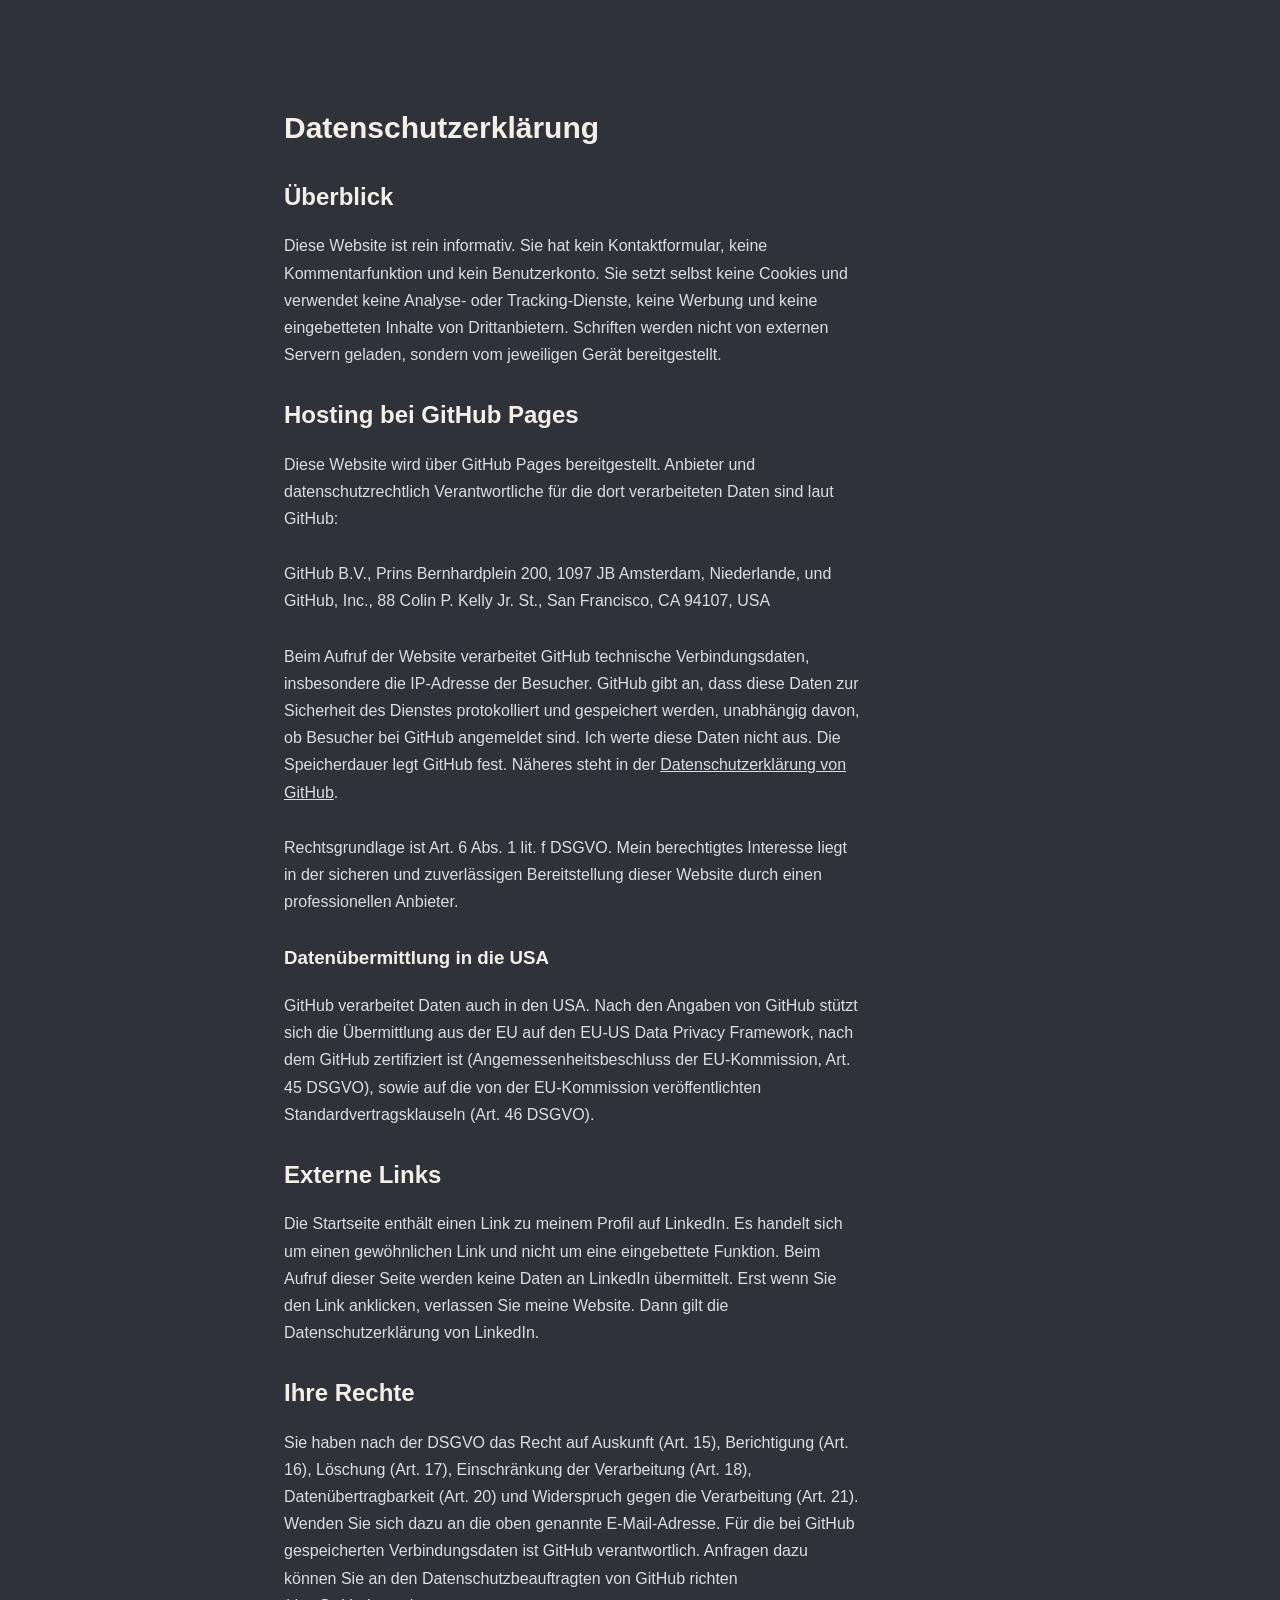
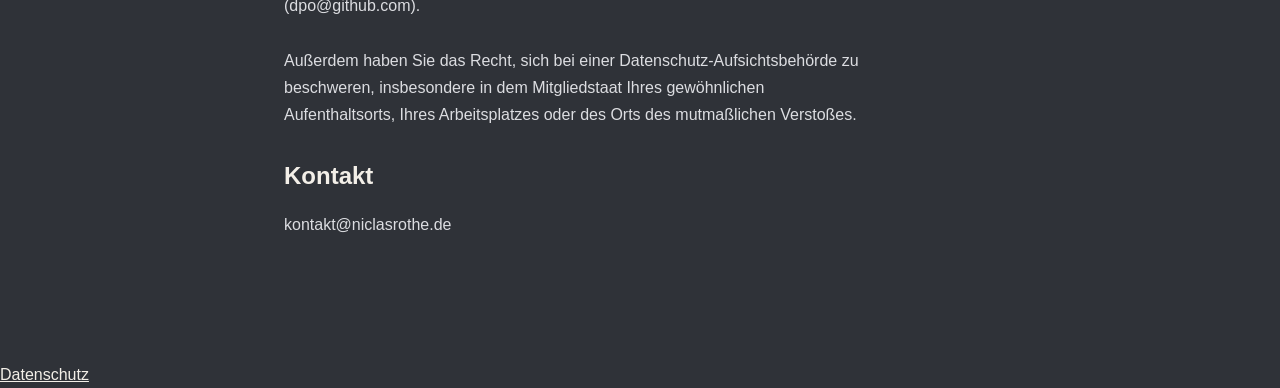
==== datenschutz/index.html @ 2a8450da "Datenschutz Datenschutz ergaenzt" ====
<!DOCTYPE html>
<html lang="de">
<head>
  <meta charset="UTF-8">
  <meta name="viewport" content="width=device-width, initial-scale=1">
  <title>Datenschutzerklärung – Niclas Rothe</title>
  <meta name="robots" content="noindex">
  <link rel="canonical" href="https://niclasrothe.de/datenschutz/">
  <link rel="stylesheet" href="../styles.css">
</head>
<body>
  <nav class="menu" aria-label="Hauptmenü">
    <button class="menu-button" id="menu-button" type="button"
            aria-expanded="false" aria-controls="menu-list" aria-label="Menü öffnen">
      <span></span><span></span><span></span>
    </button>
    <ul class="menu-list" id="menu-list" hidden>
      <li><a href="../">Start</a></li>
      <li><a href="../projekte/">Projekte</a></li>
    </ul>
  </nav>

  <main class="page">

    <!-- =====================================================================
         ENTWURF – bitte vor Veröffentlichung prüfen.
         Orange hinterlegte Stellen (class="todo") müssen ausgefüllt/geprüft
         werden. Danach die Klasse und die Klammern [ … ] entfernen.
    ====================================================================== -->

    <article>

      <h1>Datenschutzerklärung</h1>


      <h2>Überblick</h2>

      <p>
        Diese Website ist rein informativ. Sie hat kein Kontaktformular, keine Kommentarfunktion
        und kein Benutzerkonto. Sie setzt selbst keine Cookies und verwendet keine Analyse- oder Tracking-Dienste,
        keine Werbung und keine eingebetteten Inhalte von Drittanbietern. Schriften werden
        nicht von externen Servern geladen, sondern vom jeweiligen Gerät bereitgestellt.
      </p>

      <h2>Hosting bei GitHub Pages</h2>

      <p>
        Diese Website wird über GitHub Pages bereitgestellt. Anbieter und datenschutzrechtlich
        Verantwortliche für die dort verarbeiteten Daten sind laut GitHub:
      </p>

      <p>
        GitHub B.V., Prins Bernhardplein 200, 1097 JB Amsterdam, Niederlande, und<br>
        GitHub, Inc., 88 Colin P. Kelly Jr. St., San Francisco, CA 94107, USA
      </p>

      <p>
        Beim Aufruf der Website verarbeitet GitHub technische Verbindungsdaten, insbesondere
        die IP-Adresse der Besucher. GitHub gibt an, dass diese Daten zur Sicherheit des Dienstes
        protokolliert und gespeichert werden, unabhängig davon, ob Besucher bei GitHub angemeldet sind.
        Ich werte diese Daten nicht aus. Die Speicherdauer legt GitHub fest. Näheres steht in der
        <a href="https://docs.github.com/en/site-policy/privacy-policies/github-general-privacy-statement"
           target="_blank" rel="noopener noreferrer">Datenschutzerklärung von GitHub</a>.
      </p>

      <p>
        Rechtsgrundlage ist Art. 6 Abs. 1 lit. f DSGVO. Mein berechtigtes Interesse liegt in der
        sicheren und zuverlässigen Bereitstellung dieser Website durch einen professionellen Anbieter.
      </p>

      <h3>Datenübermittlung in die USA</h3>

      <p>
        GitHub verarbeitet Daten auch in den USA. Nach den Angaben von GitHub stützt sich die Übermittlung
        aus der EU auf den EU-US Data Privacy Framework, nach dem GitHub zertifiziert ist
        (Angemessenheitsbeschluss der EU-Kommission, Art. 45 DSGVO), sowie auf die von der
        EU-Kommission veröffentlichten Standardvertragsklauseln (Art. 46 DSGVO).
      </p>

      <h2>Externe Links</h2>

      <p>
        Die Startseite enthält einen Link zu meinem Profil auf LinkedIn. Es handelt sich um einen
        gewöhnlichen Link und nicht um eine eingebettete Funktion. Beim Aufruf dieser Seite werden
        keine Daten an LinkedIn übermittelt. Erst wenn Sie den Link anklicken, verlassen Sie meine Website.
        Dann gilt die Datenschutzerklärung von LinkedIn.
      </p>

      <h2>Ihre Rechte</h2>

      <p>
        Sie haben nach der DSGVO das Recht auf Auskunft (Art. 15), Berichtigung (Art. 16),
        Löschung (Art. 17), Einschränkung der Verarbeitung (Art. 18), Datenübertragbarkeit (Art. 20)
        und Widerspruch gegen die Verarbeitung (Art. 21). Wenden Sie sich dazu an die oben
        genannte E-Mail-Adresse. Für die bei GitHub gespeicherten Verbindungsdaten ist GitHub
        verantwortlich. Anfragen dazu können Sie an den Datenschutzbeauftragten von GitHub
        richten (dpo@github.com).
      </p>

      <p>
        Außerdem haben Sie das Recht, sich bei einer Datenschutz-Aufsichtsbehörde zu beschweren,
        insbesondere in dem Mitgliedstaat Ihres gewöhnlichen Aufenthaltsorts, Ihres Arbeitsplatzes
        oder des Orts des mutmaßlichen Verstoßes.
      </p>

      <h2>Kontakt</h2>

      <p>
        kontakt@niclasrothe.de</span>
      </p>

    </article>
  </main>

  <footer class="site-footer">
    <a href="./">Datenschutz</a>
  </footer>

  <script src="../menu.js"></script>
</body>
</html>
---- styles.css ----
:root {
  --bg: #2f3238;
  --text: #f3efe8;
  --muted: #b7bbc4;
  --accent: #e08a4f;
  --panel: #3a3e46;
  --line: #4b505a;
}

* { box-sizing: border-box; }

html, body { height: 100%; }

body {
  margin: 0;
  background: var(--bg);
  color: var(--text);
  font-family: -apple-system, BlinkMacSystemFont, "Segoe UI", Roboto, "Helvetica Neue", "Noto Sans", Arial, sans-serif, "Apple Color Emoji", "Segoe UI Emoji", "Segoe UI Symbol", "Noto Color Emoji";
  line-height: 1.6;
  -webkit-font-smoothing: antialiased;
}

a { color: inherit; }

:focus-visible {
  outline: 3px solid var(--accent);
  outline-offset: 3px;
}

/* ---------- Menü ---------- */
.menu {
  position: fixed;
  top: max(16px, env(safe-area-inset-top));
  left: max(16px, env(safe-area-inset-left));
  z-index: 10;
}

.menu-button {
  display: flex;
  text-decoration: none;
  flex-direction: column;
  justify-content: center;
  gap: 7px;
  width: 48px;
  height: 48px;
  padding: 0 9px;
  background: transparent;
  border: 0;
  border-radius: 10px;
  cursor: pointer;
}

.menu-button span {
  display: block;
  height: 4px;
  border-radius: 2px;
  background: var(--text);
  transition: transform .2s ease, opacity .2s ease;
}

.menu-button:hover span { background: var(--accent); }

.menu-button[aria-expanded="true"] span:nth-child(1) { transform: translateY(11px) rotate(45deg); }
.menu-button[aria-expanded="true"] span:nth-child(2) { opacity: 0; }
.menu-button[aria-expanded="true"] span:nth-child(3) { transform: translateY(-11px) rotate(-45deg); }

.menu-list {
  position: absolute;
  top: 54px;
  left: 0;
  min-width: 180px;
  margin: 0;
  padding: 8px;
  list-style: none;
  background: var(--panel);
  border: 1px solid var(--line);
  border-radius: 12px;
  box-shadow: 0 12px 32px rgba(0, 0, 0, .35);
}

.menu-list[hidden] { display: none; }

.menu-list a {
  display: block;
  padding: 10px 14px;
  border-radius: 8px;
  text-decoration: none;
  font-size: 1.05rem;
}

.menu-list a:hover,
.menu-list a[aria-current="page"] {
  background: var(--bg);
  color: var(--accent);
}

/* ---------- Startseite ---------- */
.hero {
  min-height: 100dvh;
  display: flex;
  flex-direction: column;
  align-items: center;
  justify-content: center;
  padding: 80px 24px;
  text-align: center;
}

.portrait {
  width: 176px;
  height: 176px;
  border-radius: 50%;
  object-fit: cover;
  object-position: 50% 12%;
  margin-bottom: 28px;
}

h1 {
  margin: 0;
  font-size: 36px;
  font-weight: 700;
  line-height: 1.2;
}

.social {
  margin-top: 28px;
  display: flex;
  align-items: center;
  gap: 18px;
}

.social > a {
  display: grid;
  place-items: center;
  width: 48px;
  height: 48px;
  border-radius: 10px;
  transition: transform .2s ease;
}

.social > a:hover { transform: translateY(-2px); }

.social svg { display: block; width: 30px; height: 30px; }

/* Menü in der Icon-Zeile: im Fluss statt fest oben links */
.social .menu {
  position: relative;
  top: auto;
  left: auto;
}

/* ---------- Unterseiten / Projektbeitrag ---------- */
.page {
  --text-size: 12pt;            /* Fließtext: 12pt (≈ 16 px) */
  max-width: 760px;
  margin: 0 auto;
  padding: 110px 24px 96px;
}

.page h1 {
  margin: 0 0 32px;
  font-size: clamp(24px, 5vw, 30px);
  hyphens: auto;
  overflow-wrap: break-word;
}

.page h2 {
  margin: 0 0 16px;
  font-size: clamp(20px, 4vw, 24px);
  hyphens: auto;
  overflow-wrap: break-word;
}

.page p {
  max-width: 65ch;
  margin: 0 0 28px;
  color: #dcdde1;
  font-size: var(--text-size);
  line-height: 1.7;
  hyphens: auto;
}

.page figure {
  margin: 0 0 28px;
}

.page figure img {
  display: block;
  width: 100%;
  height: auto;
  border-radius: 6px;
}

/* Zwei Bilder nebeneinander: gleiche Höhe über --ar (Seitenverhältnis Breite/Höhe) */
.img-pair {
  display: flex;
  gap: 12px;
  margin: 0 0 28px;
}

.img-pair figure {
  flex: var(--ar) 1 0;
  min-width: 0;
  margin: 0;
}

/* Bilder direkt untereinander (z. B. 005 und 004) enger setzen */
.img-stack > figure,
.img-stack > .img-pair { margin-bottom: 12px; }
.img-stack { margin-bottom: 28px; }

@media (max-width: 560px) {
  .img-pair { flex-direction: column; }
  .img-pair figure { flex: none; }
}

@media (prefers-reduced-motion: reduce) {
  * { transition: none !important; }
}
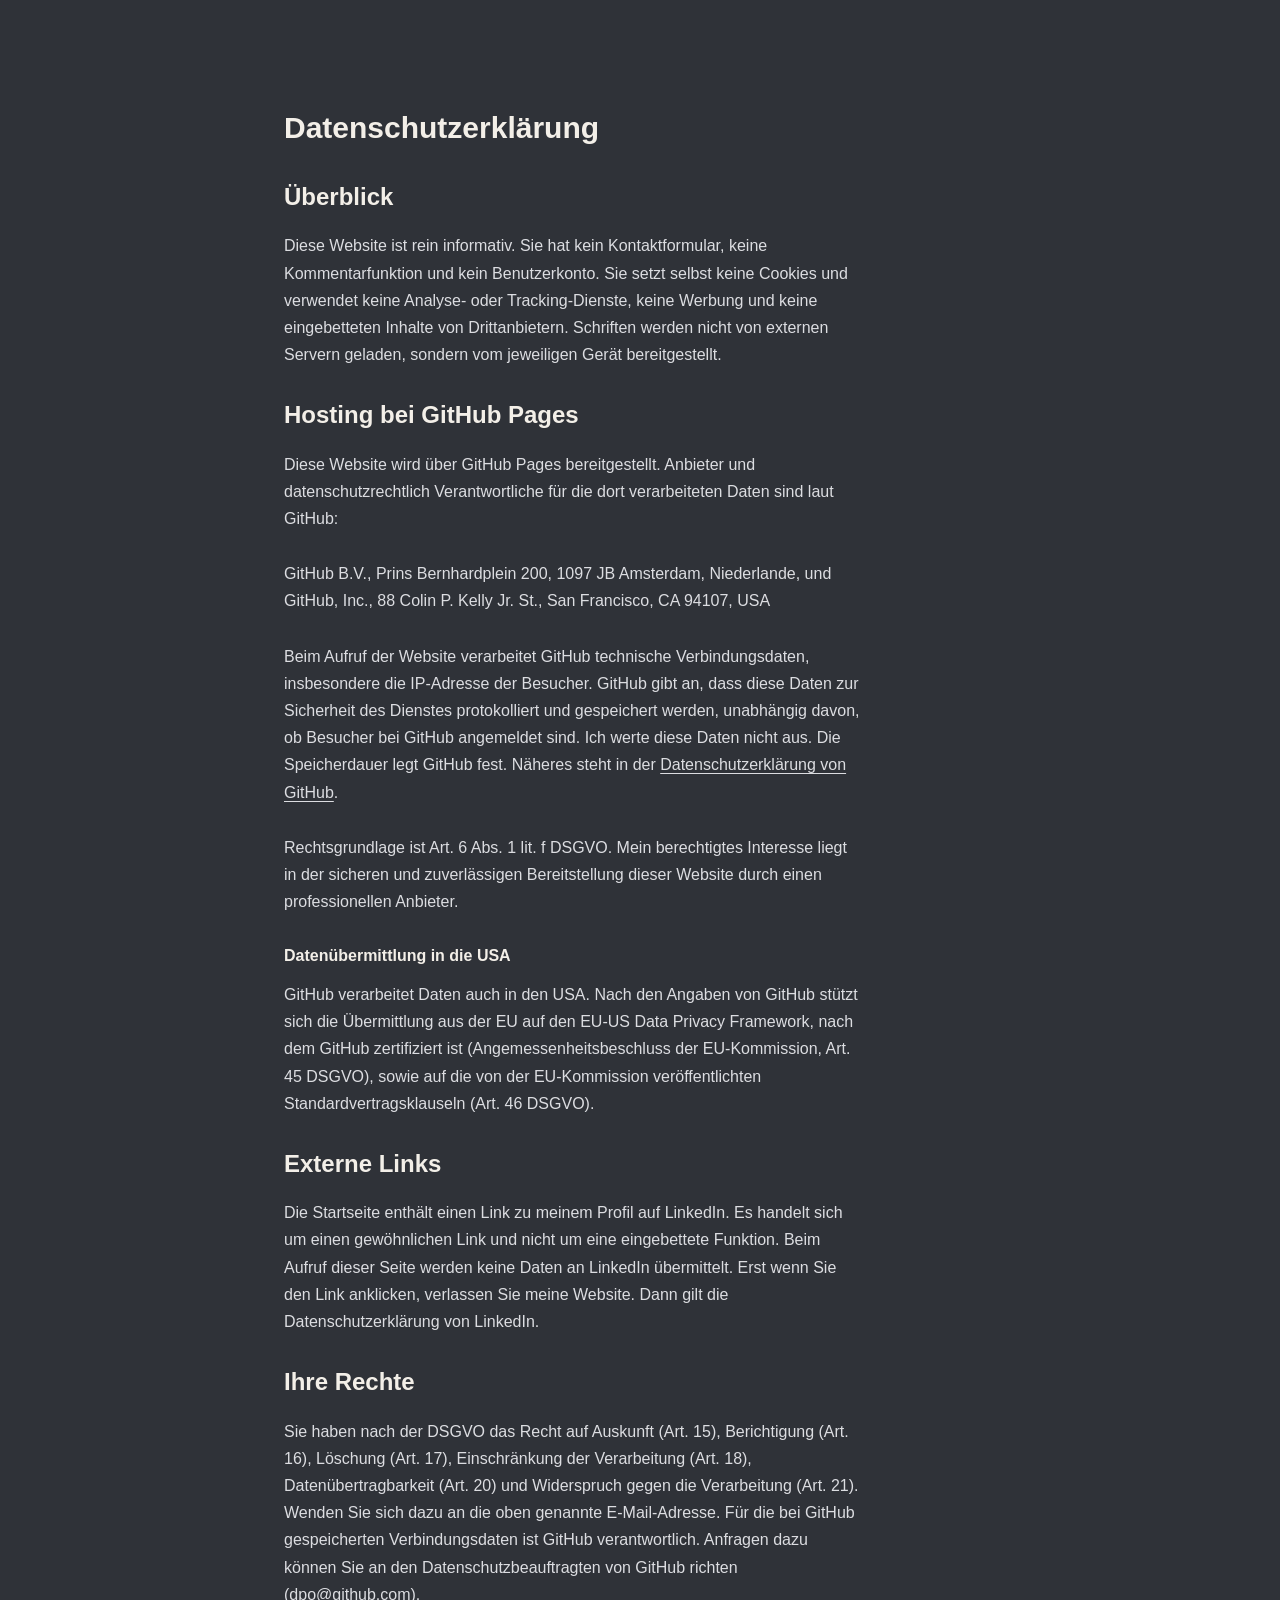
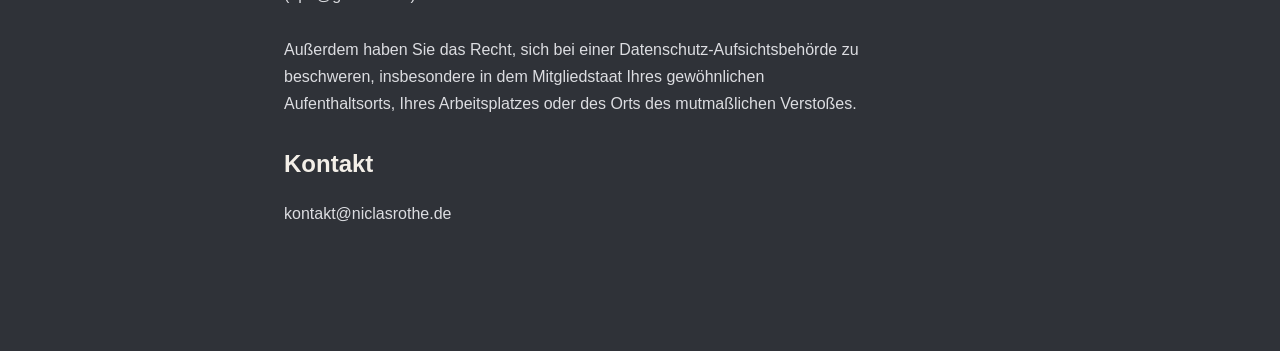
==== commit 8cc55e85: "Update index.html" ====
--- a/datenschutz/index.html
+++ b/datenschutz/index.html
@@ -112,10 +112,6 @@
     </article>
   </main>
 
-  <footer class="site-footer">
-    <a href="./">Datenschutz</a>
-  </footer>
-
   <script src="../menu.js"></script>
 </body>
 </html>
--- a/styles.css
+++ b/styles.css
@@ -9,9 +9,12 @@
 
 * { box-sizing: border-box; }
 
-html, body { height: 100%; }
+html { height: 100%; }
 
 body {
+  min-height: 100%;
+  display: flex;
+  flex-direction: column;
   margin: 0;
   background: var(--bg);
   color: var(--text);
@@ -96,7 +99,7 @@
 
 /* ---------- Startseite ---------- */
 .hero {
-  min-height: 100dvh;
+  flex: 1;
   display: flex;
   flex-direction: column;
   align-items: center;
@@ -150,6 +153,8 @@
 
 /* ---------- Unterseiten / Projektbeitrag ---------- */
 .page {
+  width: 100%;
+  flex: 1;
   --text-size: 12pt;            /* Fließtext: 12pt (≈ 16 px) */
   max-width: 760px;
   margin: 0 auto;
@@ -168,6 +173,13 @@
   font-size: clamp(20px, 4vw, 24px);
   hyphens: auto;
   overflow-wrap: break-word;
+}
+
+.page h3 {
+  margin: 0 0 12px;
+  font-size: var(--text-size);
+  font-weight: 700;
+  hyphens: auto;
 }
 
 .page p {
@@ -213,6 +225,40 @@
   .img-pair figure { flex: none; }
 }
 
+/* ---------- Footer (Datenschutz-Link) ---------- */
+.site-footer {
+  padding: 20px 24px max(24px, env(safe-area-inset-bottom));
+  text-align: center;
+  font-size: 14px;
+  color: var(--muted);
+}
+
+.site-footer a {
+  display: inline-block;
+  padding: 8px 10px;
+  color: inherit;
+  text-decoration: none;
+}
+
+.site-footer a:hover { color: var(--accent); text-decoration: underline; }
+
+/* Listen und Links im Fließtext (Datenschutzseite) */
+.page ul {
+  max-width: 65ch;
+  margin: 0 0 28px;
+  padding-left: 1.2em;
+  color: #dcdde1;
+  font-size: var(--text-size);
+  line-height: 1.7;
+}
+
+.page p a, .page li a { text-decoration: underline; text-underline-offset: 3px; }
+.page p a:hover, .page li a:hover { color: var(--accent); }
+
+/* Platzhalter, die noch ausgefüllt werden müssen */
+.todo { background: rgba(224, 138, 79, .28); border-radius: 4px; padding: 0 4px; }
+
+
 @media (prefers-reduced-motion: reduce) {
   * { transition: none !important; }
 }
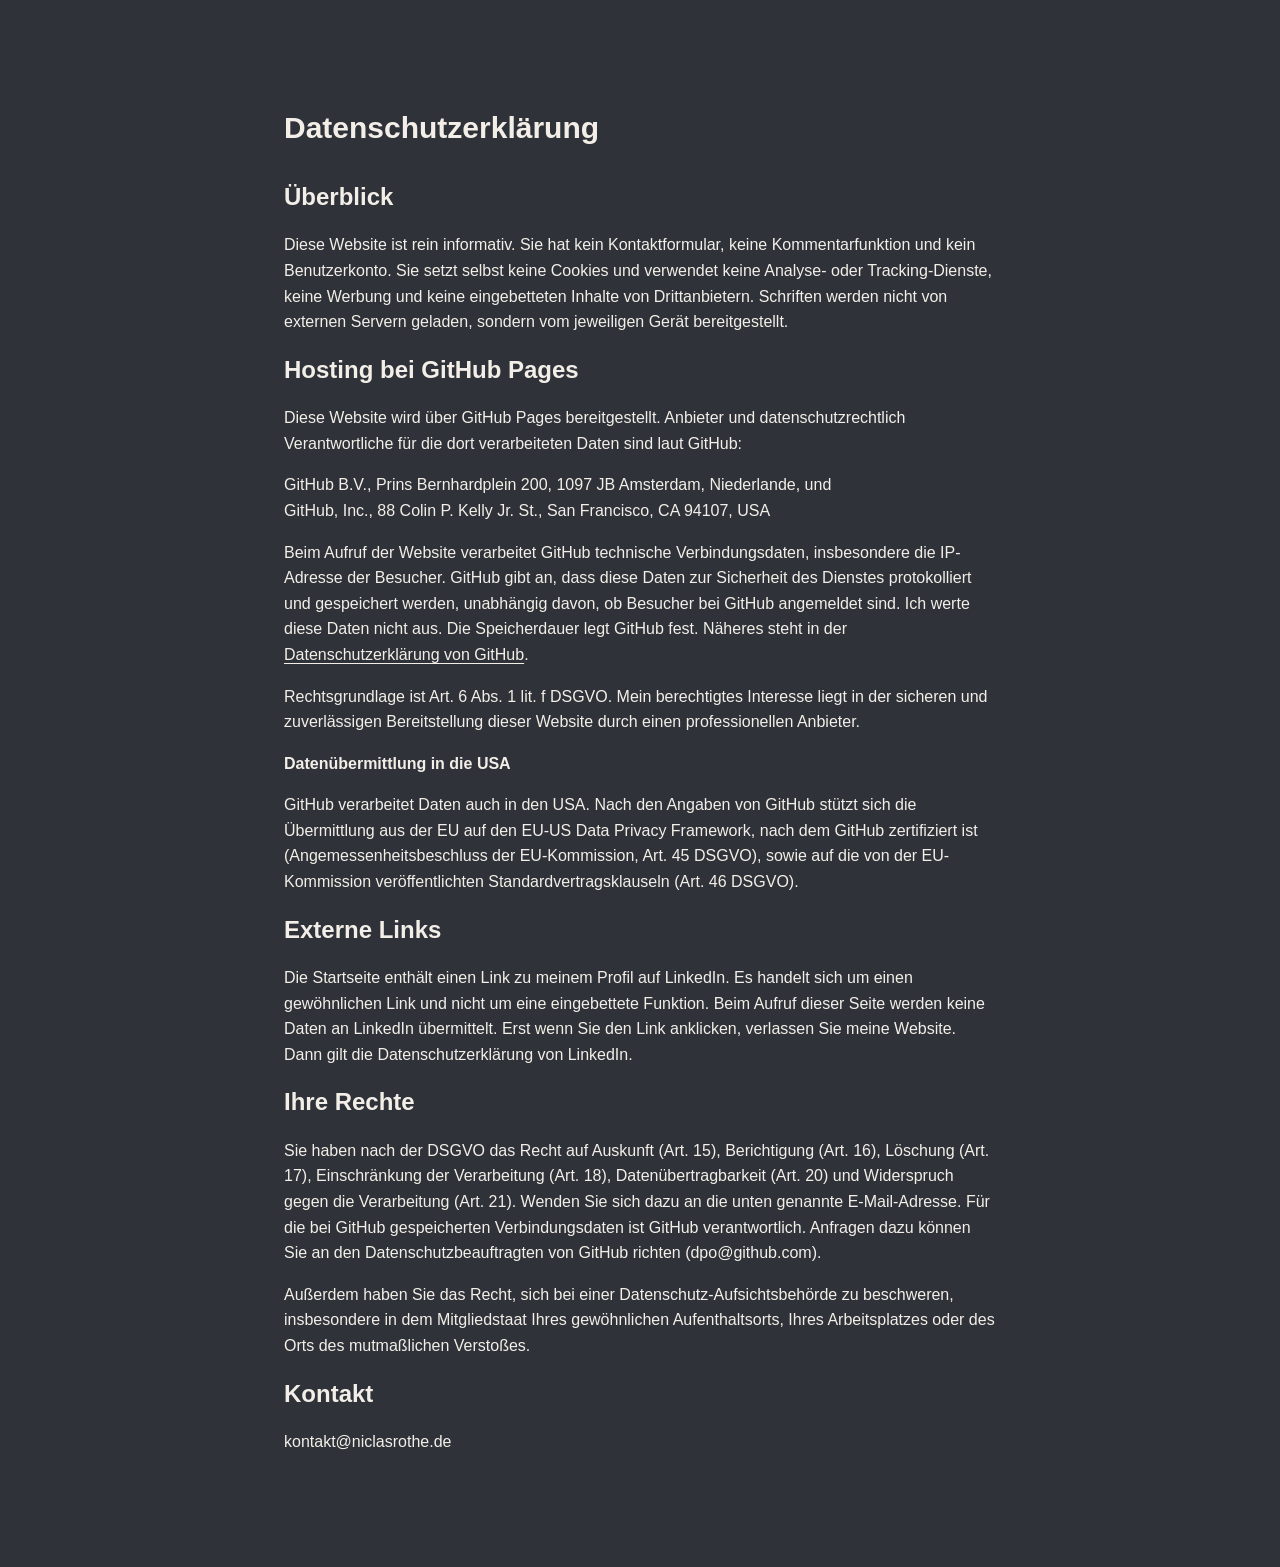
==== commit 829d2786: "Korrektur Datenschutzseite" ====
--- a/datenschutz/index.html
+++ b/datenschutz/index.html
@@ -91,7 +91,7 @@
       <p>
         Sie haben nach der DSGVO das Recht auf Auskunft (Art. 15), Berichtigung (Art. 16),
         Löschung (Art. 17), Einschränkung der Verarbeitung (Art. 18), Datenübertragbarkeit (Art. 20)
-        und Widerspruch gegen die Verarbeitung (Art. 21). Wenden Sie sich dazu an die oben
+        und Widerspruch gegen die Verarbeitung (Art. 21). Wenden Sie sich dazu an die unten
         genannte E-Mail-Adresse. Für die bei GitHub gespeicherten Verbindungsdaten ist GitHub
         verantwortlich. Anfragen dazu können Sie an den Datenschutzbeauftragten von GitHub
         richten (dpo@github.com).
--- a/styles.css
+++ b/styles.css
@@ -182,6 +182,7 @@
   hyphens: auto;
 }
 
+/* Auskommentiert damit Text die selbe Breite hat wie Überschrift und Bilder
 .page p {
   max-width: 65ch;
   margin: 0 0 28px;
@@ -190,6 +191,7 @@
   line-height: 1.7;
   hyphens: auto;
 }
+*/
 
 .page figure {
   margin: 0 0 28px;
@@ -242,7 +244,8 @@
 
 .site-footer a:hover { color: var(--accent); text-decoration: underline; }
 
-/* Listen und Links im Fließtext (Datenschutzseite) */
+/* Listen und Links im Fließtext (Datenschutzseite)
+Auskommentiert damit Listendie selbe Breite hat wie Überschrift und Bilder
 .page ul {
   max-width: 65ch;
   margin: 0 0 28px;
@@ -251,6 +254,7 @@
   font-size: var(--text-size);
   line-height: 1.7;
 }
+*/
 
 .page p a, .page li a { text-decoration: underline; text-underline-offset: 3px; }
 .page p a:hover, .page li a:hover { color: var(--accent); }
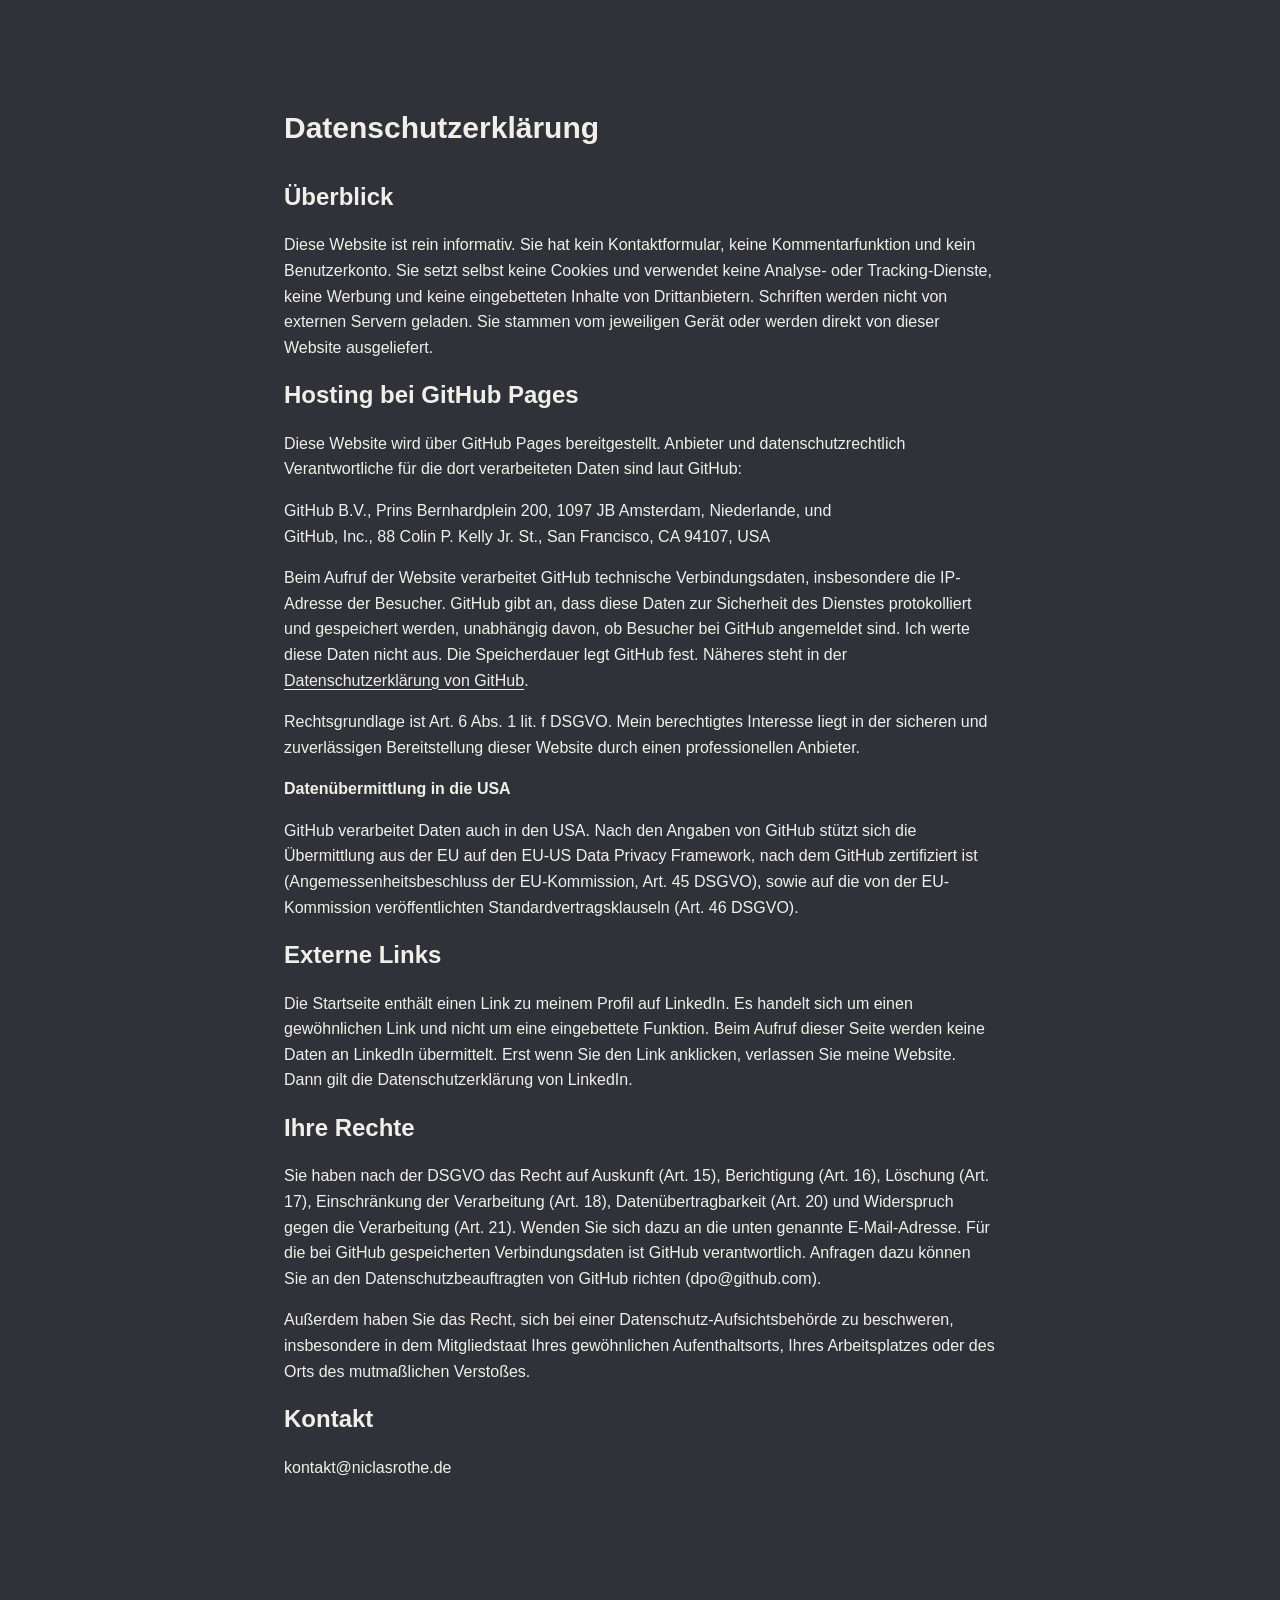
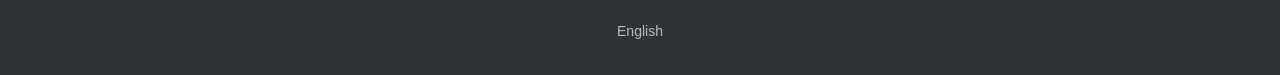
==== commit a0bec5b6: "Erweiterung English und Anpassungrn" ====
--- a/datenschutz/index.html
+++ b/datenschutz/index.html
@@ -6,7 +6,12 @@
   <title>Datenschutzerklärung – Niclas Rothe</title>
   <meta name="robots" content="noindex">
   <link rel="canonical" href="https://niclasrothe.de/datenschutz/">
+  <link rel="alternate" hreflang="de" href="https://niclasrothe.de/datenschutz/">
+  <link rel="alternate" hreflang="en" href="https://niclasrothe.de/en/privacy/">
   <link rel="stylesheet" href="../styles.css">
+  <link rel="icon" href="../assets/img/favicon.svg" type="image/svg+xml">
+  <link rel="icon" href="../assets/img/favicon-32.png" sizes="32x32" type="image/png">
+  <link rel="apple-touch-icon" href="../assets/img/apple-touch-icon.png">
 </head>
 <body>
   <nav class="menu" aria-label="Hauptmenü">
@@ -16,17 +21,11 @@
     </button>
     <ul class="menu-list" id="menu-list" hidden>
       <li><a href="../">Start</a></li>
-      <li><a href="../projekte/">Projekte</a></li>
+      <li><a href="../projekte/">Hobbyprojekte</a></li>
     </ul>
   </nav>
 
   <main class="page">
-
-    <!-- =====================================================================
-         ENTWURF – bitte vor Veröffentlichung prüfen.
-         Orange hinterlegte Stellen (class="todo") müssen ausgefüllt/geprüft
-         werden. Danach die Klasse und die Klammern [ … ] entfernen.
-    ====================================================================== -->
 
     <article>
 
@@ -39,7 +38,8 @@
         Diese Website ist rein informativ. Sie hat kein Kontaktformular, keine Kommentarfunktion
         und kein Benutzerkonto. Sie setzt selbst keine Cookies und verwendet keine Analyse- oder Tracking-Dienste,
         keine Werbung und keine eingebetteten Inhalte von Drittanbietern. Schriften werden
-        nicht von externen Servern geladen, sondern vom jeweiligen Gerät bereitgestellt.
+        nicht von externen Servern geladen. Sie stammen vom jeweiligen Gerät oder werden direkt
+        von dieser Website ausgeliefert.
       </p>
 
       <h2>Hosting bei GitHub Pages</h2>
@@ -106,12 +106,16 @@
       <h2>Kontakt</h2>
 
       <p>
-        kontakt@niclasrothe.de</span>
+        kontakt@niclasrothe.de
       </p>
 
     </article>
   </main>
 
+  <footer class="site-footer">
+    <a href="../en/privacy/" hreflang="en" lang="en">English</a>
+  </footer>
+
   <script src="../menu.js"></script>
 </body>
 </html>
--- a/styles.css
+++ b/styles.css
@@ -63,6 +63,28 @@
 
 .menu-button:hover span { background: var(--accent); }
 
+/* Unterseiten: fest stehendes Menüsymbol mit schmaler Hintergrundfläche, damit es beim Scrollen
+   nicht über Text und Bildern liegt. Der Schatten kommt erst, wenn Inhalt unter den unteren Strich
+   scrollt (Klasse .is-over-content, gesetzt in menu.js). */
+body > .menu .menu-button {
+  position: relative;
+  isolation: isolate;
+}
+
+body > .menu .menu-button::before {
+  content: "";
+  position: absolute;
+  inset: 7px 5px;                 /* ca. 4 px Rand um die Striche */
+  z-index: -1;
+  border-radius: 8px;
+  background: var(--bg);
+  transition: box-shadow .2s ease;
+}
+
+body > .menu .menu-button.is-over-content::before {
+  box-shadow: 0 2px 10px rgba(0, 0, 0, .35);
+}
+
 .menu-button[aria-expanded="true"] span:nth-child(1) { transform: translateY(11px) rotate(45deg); }
 .menu-button[aria-expanded="true"] span:nth-child(2) { opacity: 0; }
 .menu-button[aria-expanded="true"] span:nth-child(3) { transform: translateY(-11px) rotate(-45deg); }
@@ -71,7 +93,9 @@
   position: absolute;
   top: 54px;
   left: 0;
-  min-width: 180px;
+  width: max-content;             /* Breite passt sich dem längsten Eintrag an, kein Umbruch */
+  max-width: calc(100vw - 32px);
+  min-width: 150px;
   margin: 0;
   padding: 8px;
   list-style: none;
@@ -89,6 +113,7 @@
   border-radius: 8px;
   text-decoration: none;
   font-size: 1.05rem;
+  white-space: nowrap;
 }
 
 .menu-list a:hover,
@@ -98,13 +123,26 @@
 }
 
 /* ---------- Startseite ---------- */
+.banner {
+  background: #d7dbdf;          /* Hintergrundfarbe des Titelbilds, damit der Streifen über die volle Breite reicht */
+  line-height: 0;
+}
+
+.banner img {
+  display: block;
+  width: 100%;                    /* füllt die verfügbare Breite, schrumpft auf dem Handy mit */
+  max-width: 800px;               /* maximale Bildbreite auf großen Monitoren */
+  height: auto;                   /* Höhe folgt automatisch dem Seitenverhältnis */
+  margin: 0 auto;
+}
+
 .hero {
   flex: 1;
   display: flex;
   flex-direction: column;
   align-items: center;
   justify-content: center;
-  padding: 80px 24px;
+  padding: 48px 24px;
   text-align: center;
 }
 
@@ -113,7 +151,7 @@
   height: 176px;
   border-radius: 50%;
   object-fit: cover;
-  object-position: 50% 12%;
+  object-position: 50% 8%;
   margin-bottom: 28px;
 }
 
@@ -122,6 +160,13 @@
   font-size: 36px;
   font-weight: 700;
   line-height: 1.2;
+}
+
+.subtitle {
+  margin: 12px 0 0;
+  color: var(--muted);
+  font-size: 1.15rem;
+  text-wrap: balance;
 }
 
 .social {
@@ -151,11 +196,69 @@
   left: auto;
 }
 
+/* ---------- Hinweis-Pfeile unter Menü und LinkedIn ---------- */
+/* Handschrift Kalam, lokal hinterlegt (SIL Open Font License, siehe assets/fonts/Kalam-OFL.txt) */
+@font-face {
+  font-family: "Kalam";
+  src: url("assets/fonts/kalam-latin-400-normal.woff2") format("woff2");
+  font-weight: 400;
+  font-style: normal;
+  font-display: swap;
+}
+
+.social { position: relative; margin-bottom: 72px; }
+
+.hint {
+  position: absolute;
+  top: calc(100% + 2px);
+  pointer-events: none;
+  color: var(--muted);
+  font-family: "Kalam", "Chalkboard SE", "Segoe Print", cursive;
+  font-size: 22px;
+  line-height: 1;
+  white-space: nowrap;
+  text-align: left;
+}
+
+.hint svg {
+  position: absolute;
+  top: 0;
+  width: 56px;
+  height: 45px;
+  fill: none;
+  stroke: currentColor;
+  stroke-width: 2.4;
+  stroke-linecap: round;
+  stroke-linejoin: round;
+}
+
+.hint-text { display: block; padding-top: 38px; }
+
+/* links: Pfeilspitze zeigt auf das Menü, Text läuft nach links weg */
+.hint-left { right: calc(100% - 24px); }
+.hint-left svg { right: -10.3px; }   /* Pfeilspitze genau auf der Mittelachse des Menüsymbols */
+.hint-left .hint-text { padding-right: 44px; transform: rotate(-4deg); }
+
+/* rechts: gespiegelt, Pfeilspitze auf LinkedIn */
+.hint-right { left: calc(100% - 24px); }
+.hint-right svg { left: -10.3px; transform: scaleX(-1); }   /* Pfeilspitze auf der Mittelachse des LinkedIn-Symbols */
+.hint-right .hint-text { padding-left: 50px; transform: rotate(3deg); }
+
+/* Handy: Text etwas kleiner und unter den Pfeilanfang, damit er nicht an den Rand stößt */
+@media (max-width: 600px) {
+  .hint { font-size: 19px; }
+  .hint-text { padding-top: 51px; }
+  .hint-left .hint-text { padding-right: 20px; }
+  .hint-right .hint-text { padding-left: 26px; }
+  /* rechts ist mobil wenig Platz: mehrteilige Labels (z. B. „professional profile“) zweizeilig */
+  .hint-right .hint-text { white-space: normal; width: min-content; line-height: 1.15; }
+}
+
 /* ---------- Unterseiten / Projektbeitrag ---------- */
 .page {
   width: 100%;
   flex: 1;
-  --text-size: 12pt;            /* Fließtext: 12pt (≈ 16 px) */
+  --text-size: 12pt;              /* Fließtext: 12pt (≈ 16 px) */
   max-width: 760px;
   margin: 0 auto;
   padding: 110px 24px 96px;
@@ -182,7 +285,7 @@
   hyphens: auto;
 }
 
-/* Auskommentiert damit Text die selbe Breite hat wie Überschrift und Bilder
+/* Auskommentiert damit Text die selbe Breite hat wie Überschrift und Bilder auf Projekt-Unterseite
 .page p {
   max-width: 65ch;
   margin: 0 0 28px;
@@ -245,7 +348,7 @@
 .site-footer a:hover { color: var(--accent); text-decoration: underline; }
 
 /* Listen und Links im Fließtext (Datenschutzseite)
-Auskommentiert damit Listendie selbe Breite hat wie Überschrift und Bilder
+Auskommentiert damit Listen die selbe Breite hat wie Überschrift und Bilder
 .page ul {
   max-width: 65ch;
   margin: 0 0 28px;
@@ -266,3 +369,10 @@
 @media (prefers-reduced-motion: reduce) {
   * { transition: none !important; }
 }
+
+/* ---------- Startseite auf Handys: etwas kleinere Größen, Abstände wie am PC ---------- */
+@media (max-width: 600px) {
+  .portrait { width: 160px; height: 160px; }
+  .hero h1 { font-size: 33px; }
+  .subtitle { font-size: 1.08rem; }
+}
